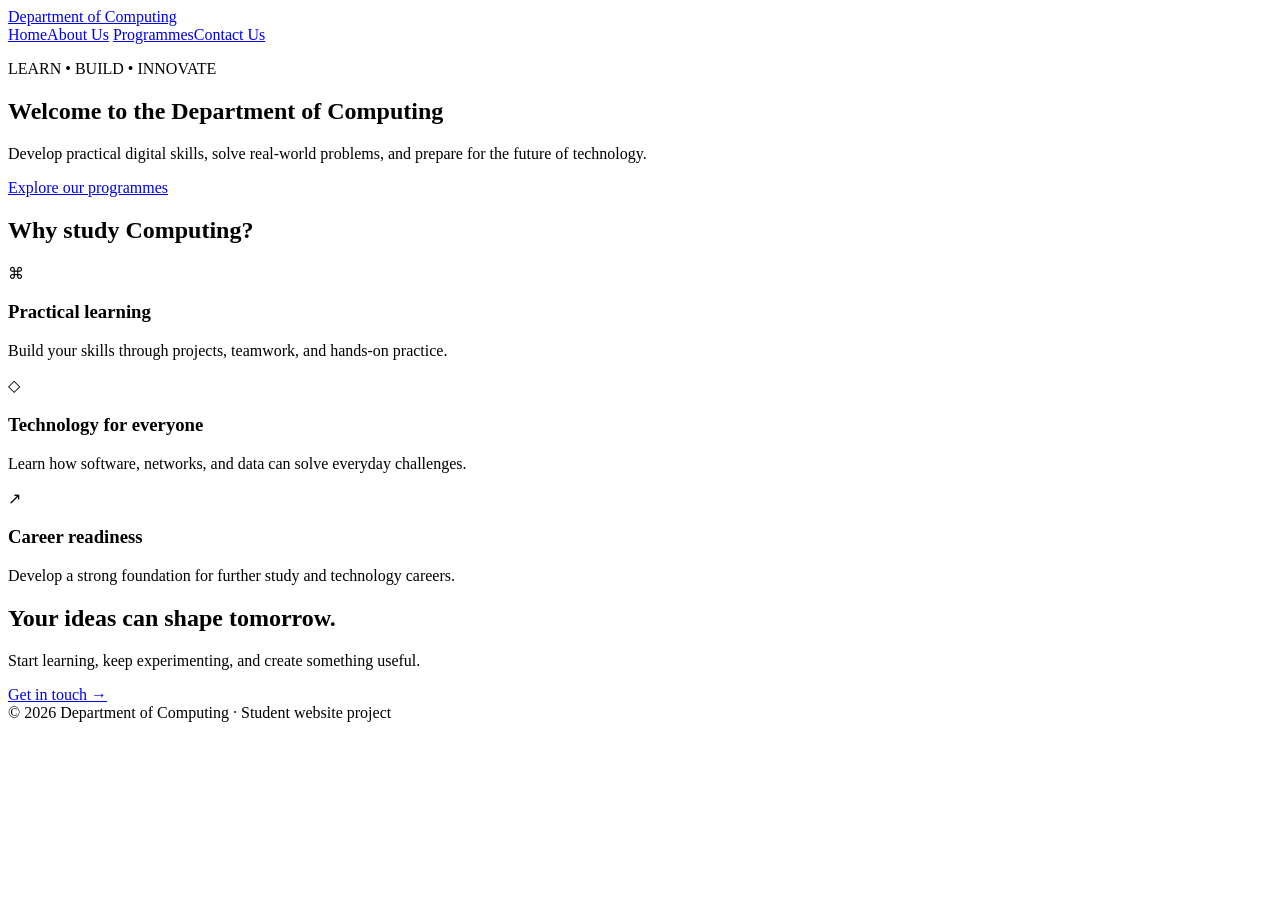
==== index.html @ bef42d6e "Improve homepage content and design" ====
<!DOCTYPE html>
<html lang="en">
<head>
  <meta charset="UTF-8">
  <meta name="viewport" content="width=device-width, initial-scale=1.0">
  <title>Department of Computing | Home</title>
  <link rel="stylesheet" href="style.css">
</head>
<body>
  <header class="site-header">
    <a class="brand" href="index.html">Department <span>of Computing</span></a>
    <nav aria-label="Main navigation">
      <a class="active" href="index.html">Home</a><a href="about.html">About Us</a>
      <a href="programmes.html">Programmes</a><a href="contact.html">Contact Us</a>
    </nav>
  </header>
  <main>
    <section class="hero">
      <p class="eyebrow">LEARN • BUILD • INNOVATE</p>
      <h1>Welcome to the Department of Computing</h1>
      <p>Develop practical digital skills, solve real-world problems, and prepare for the future of technology.</p>
      <a class="button" href="programmes.html">Explore our programmes</a>
    </section>
    <section class="section">
      <h2>Why study Computing?</h2>
      <div class="cards">
        <article class="card"><div class="icon">⌘</div><h3>Practical learning</h3><p>Build your skills through projects, teamwork, and hands-on practice.</p></article>
        <article class="card"><div class="icon">◇</div><h3>Technology for everyone</h3><p>Learn how software, networks, and data can solve everyday challenges.</p></article>
        <article class="card"><div class="icon">↗</div><h3>Career readiness</h3><p>Develop a strong foundation for further study and technology careers.</p></article>
      </div>
    </section>
    <section class="callout"><h2>Your ideas can shape tomorrow.</h2><p>Start learning, keep experimenting, and create something useful.</p><a href="contact.html" class="text-link">Get in touch →</a></section>
  </main>
  <footer>© 2026 Department of Computing · Student website project</footer>
</body>
</html>

<!-- Homepage update recorded for the Git assignment. -->
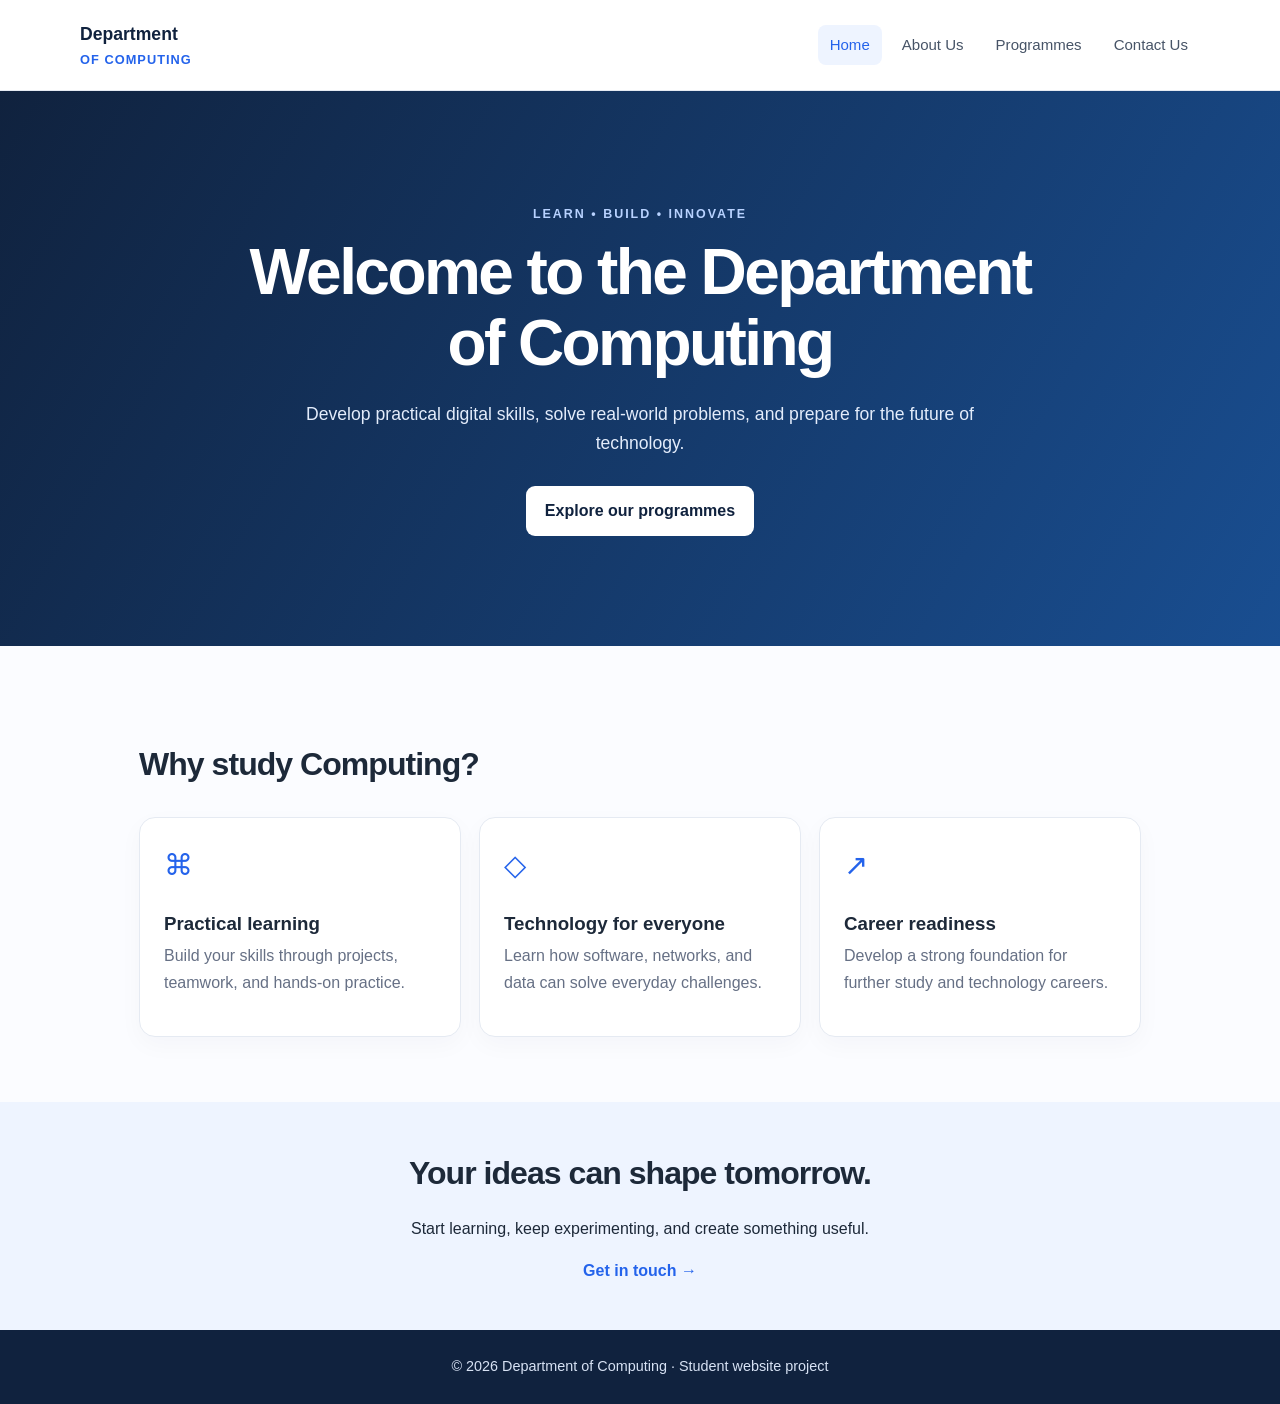
==== commit 08cb397a: "Create department website pages" ====
--- a/index.html
+++ b/index.html
@@ -34,5 +34,3 @@
   <footer>© 2026 Department of Computing · Student website project</footer>
 </body>
 </html>
-
-<!-- Homepage update recorded for the Git assignment. -->
--- a/style.css
+++ b/style.css
@@ -0,0 +1 @@
+:root{--navy:#10223e;--blue:#2463eb;--pale:#eef4ff;--ink:#1d2939;--muted:#667085;--line:#e5eaf2;--white:#fff}*{box-sizing:border-box}body{margin:0;font-family:Arial,Helvetica,sans-serif;color:var(--ink);line-height:1.65;background:#fbfcff}.site-header{display:flex;justify-content:space-between;align-items:center;gap:24px;padding:20px max(6%,calc((100% - 1120px)/2));background:var(--white);border-bottom:1px solid var(--line);flex-wrap:wrap}.brand{font-weight:800;font-size:1.1rem;text-decoration:none;color:var(--navy)}.brand span{display:block;color:var(--blue);font-size:.8rem;letter-spacing:.08em;text-transform:uppercase}nav{display:flex;gap:8px;flex-wrap:wrap}nav a{padding:8px 12px;text-decoration:none;color:#475467;border-radius:8px;font-size:.94rem}nav a:hover,nav a.active{background:var(--pale);color:var(--blue)}.hero{padding:100px 8% 110px;background:linear-gradient(120deg,#10223e,#194e91);color:white;text-align:center}.hero h1{font-size:clamp(2.2rem,5vw,4rem);line-height:1.12;max-width:850px;margin:12px auto 20px;letter-spacing:-.04em}.hero p:not(.eyebrow){max-width:680px;margin:0 auto 28px;color:#e3ecfb;font-size:1.1rem}.eyebrow{font-size:.78rem;letter-spacing:.16em;font-weight:800;color:#8bb4ff}.hero .eyebrow{color:#b8d2ff}.button{display:inline-block;background:var(--blue);color:white;padding:12px 19px;border:0;border-radius:9px;font-weight:700;text-decoration:none;cursor:pointer;font-size:1rem}.hero .button{background:white;color:var(--navy)}.section,.page{max-width:1050px;margin:auto;padding:65px 24px}.section h2,.callout h2{font-size:2rem;letter-spacing:-.03em}.cards{display:grid;grid-template-columns:repeat(3,1fr);gap:18px}.card,.content-panel,.programme{background:white;border:1px solid var(--line);border-radius:16px;padding:24px;box-shadow:0 8px 25px #10223e08}.icon{font-size:1.8rem;color:var(--blue)}.card h3{margin-bottom:4px}.card p,.programme p{color:var(--muted);margin-top:4px}.callout{background:var(--pale);padding:45px 8%;text-align:center}.callout h2{margin:0}.text-link{font-weight:700;color:var(--blue);text-decoration:none}.page h1{font-size:clamp(2.2rem,5vw,3.3rem);letter-spacing:-.04em;line-height:1.15;margin:8px 0 14px}.lead{font-size:1.1rem;color:var(--muted);max-width:760px;margin-bottom:30px}.content-panel{margin:18px 0}.content-panel h2{font-size:1.3rem;margin-top:0}.programme-list{display:grid;gap:14px}.programme{display:flex;gap:20px;align-items:flex-start}.number{font-weight:800;color:var(--blue);font-size:1.4rem}.programme h2{margin:0;font-size:1.2rem}.notice{color:#7a5a18;background:#fff8e6;border-radius:8px;padding:12px 14px;font-size:.9rem}.contact-grid{display:grid;grid-template-columns:1fr 1fr;gap:18px}.contact-grid .content-panel{margin:0}label{display:block;font-weight:700;margin:12px 0 5px}input,textarea{width:100%;padding:12px;border:1px solid #cfd7e4;border-radius:8px;font:inherit}input:focus,textarea:focus{outline:2px solid #a9c4ff;border-color:var(--blue)}form .button{margin-top:14px}#form-message{color:#176b45;font-weight:700}footer{text-align:center;padding:25px;background:var(--navy);color:#d7e2f4;font-size:.9rem}@media(max-width:700px){.site-header{align-items:flex-start;flex-direction:column;padding:18px 5%}.cards,.contact-grid{grid-template-columns:1fr}.hero{padding:75px 7%}.section,.page{padding:45px 5%}nav a{padding:7px 9px}.programme{padding:18px}}
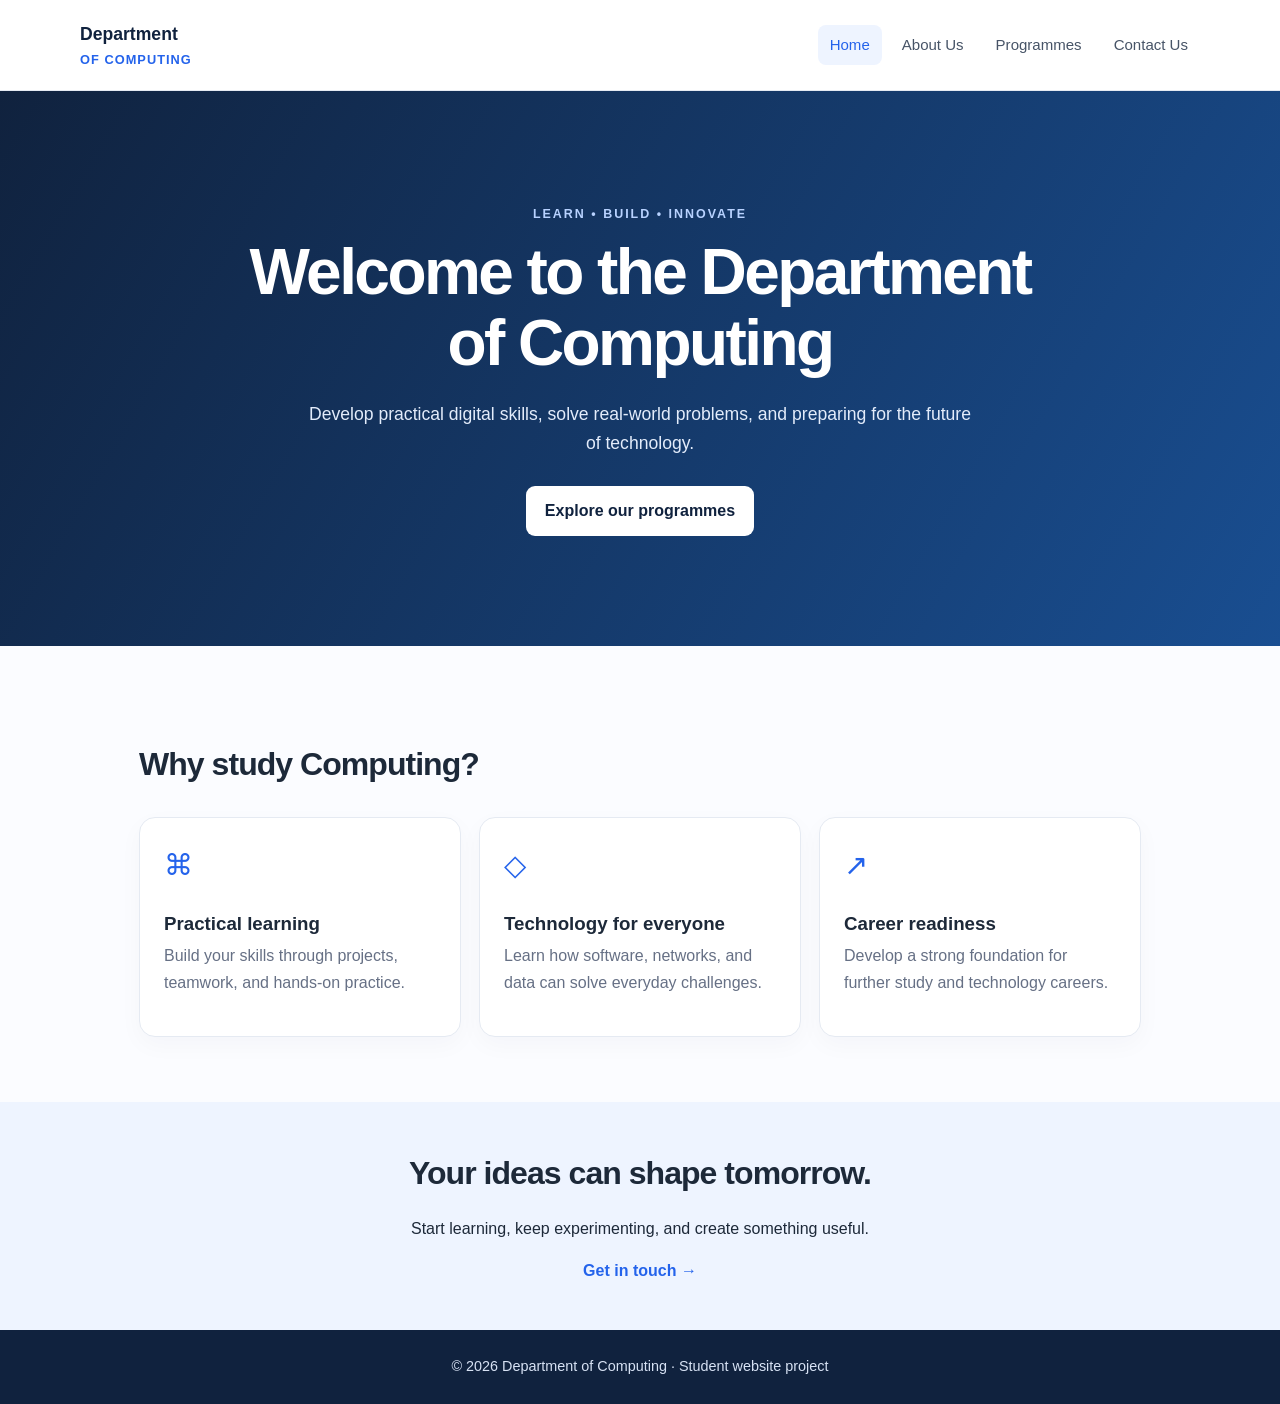
==== commit f191d3d3: "add about page" ====
--- a/index.html
+++ b/index.html
@@ -18,7 +18,7 @@
     <section class="hero">
       <p class="eyebrow">LEARN • BUILD • INNOVATE</p>
       <h1>Welcome to the Department of Computing</h1>
-      <p>Develop practical digital skills, solve real-world problems, and prepare for the future of technology.</p>
+      <p>Develop practical digital skills, solve real-world problems, and preparing for the future of technology.</p>
       <a class="button" href="programmes.html">Explore our programmes</a>
     </section>
     <section class="section">
@@ -34,3 +34,5 @@
   <footer>© 2026 Department of Computing · Student website project</footer>
 </body>
 </html>
+
+<!-- Homepage update recorded for the Git assignment. -->
